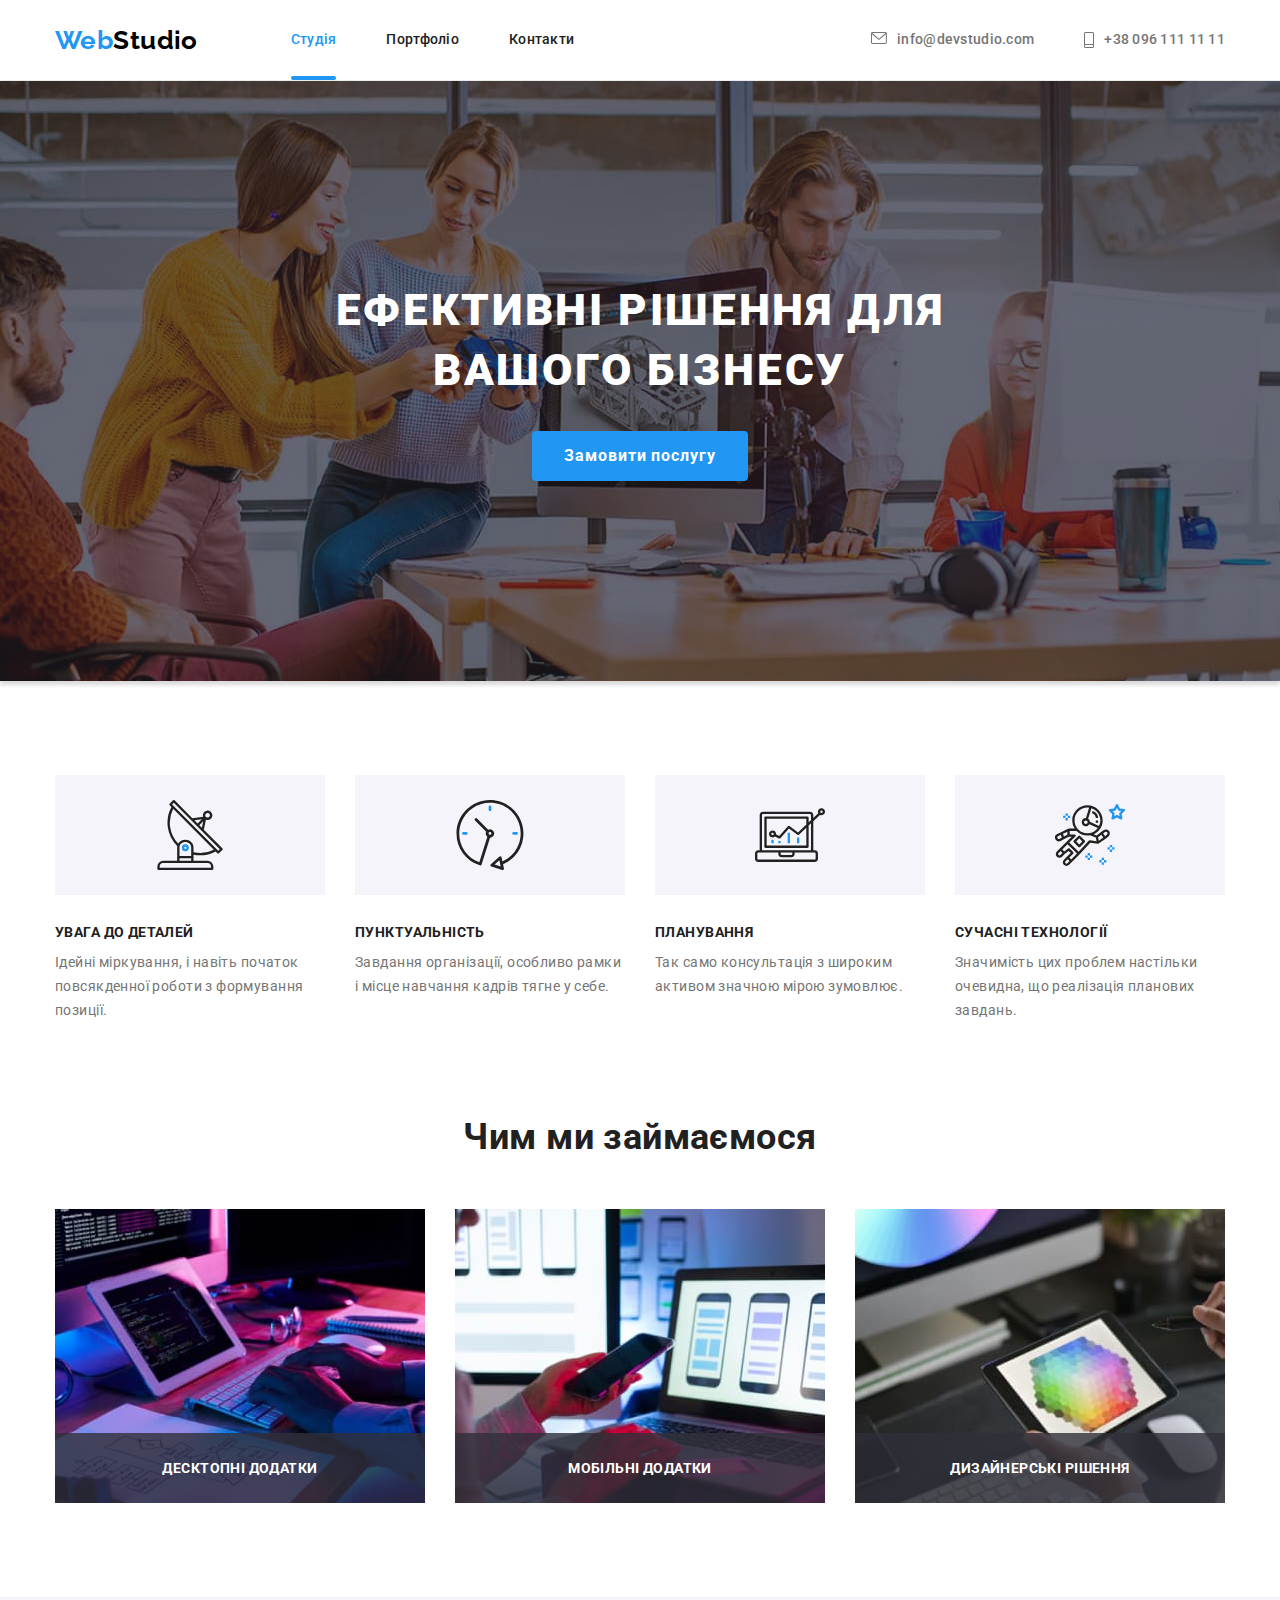
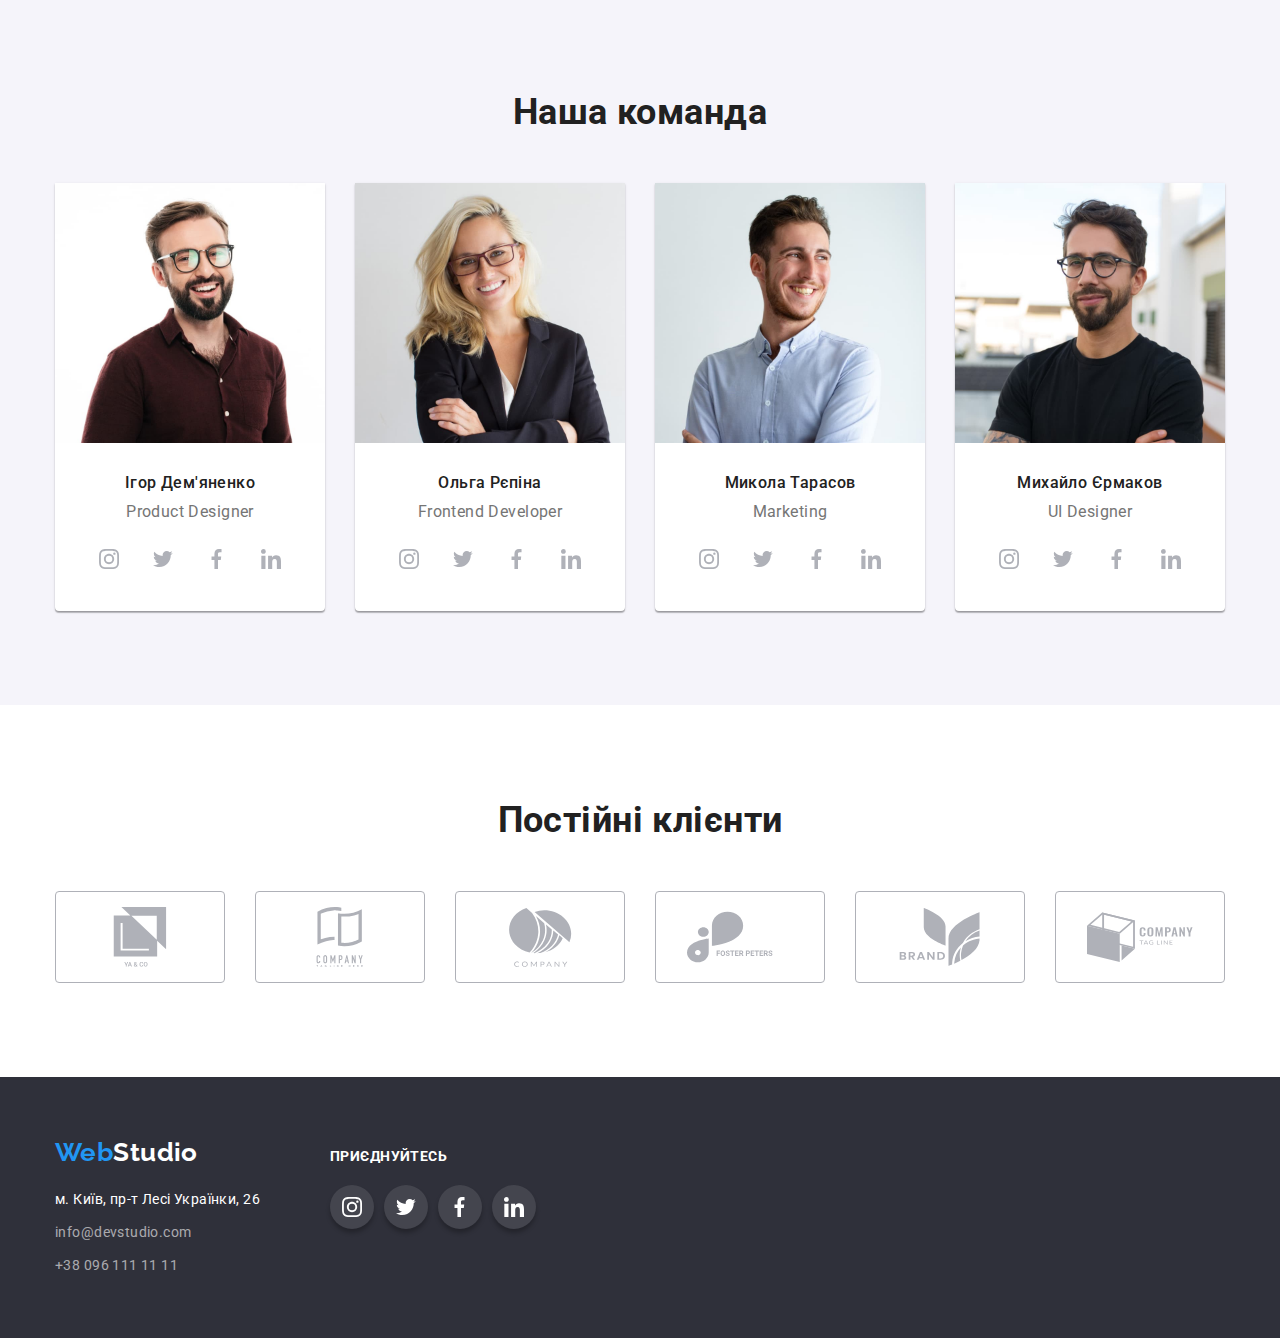
==== index.html @ 299306b1 "Initial commit" ====
<!DOCTYPE html>
<html lang="uk">
	<head>
		<meta charset="UTF-8" />
		<meta http-equiv="X-UA-Compatible" content="IE=edge" />
		<meta name="viewport" content="width=device-width, initial-scale=1.0" />
		<title>WebStudio</title>
		<link
			rel="stylesheet"
			href="https://cdnjs.cloudflare.com/ajax/libs/modern-normalize/1.0.0/modern-normalize.min.css"
		/>
		<link
			href="https://fonts.googleapis.com/css2?family=Raleway:wght@700&family=Roboto:wght@400;500;700;900&display=swap"
			rel="stylesheet"
		/>
		<link rel="stylesheet" href="./css/styles.css" />
	</head>
	<body>
		<!-- ------HEADER ---------->
		<header>
			<div class="container header">
				<nav class="nav">
					<!-- prettier-ignore -->
					<a href="./index.html" class="logo link" lang="en">
						<span class="logo-accent">Web</span>Studio
					</a>

					<ul class="nav-site list">
						<li class="item">
							<a href="./index.html" class="nav-link link current">Студія</a>
						</li>
						<li class="item">
							<a href="./portfolio.html" class="nav-link link">Портфоліо</a>
						</li>
						<li class="item">
							<a href="" class="nav-link link">Контакти</a>
						</li>
					</ul>
				</nav>
				<ul class="contact-header list">
					<li class="item">
						<a href="mailto:info@devstudio.com" class="link">
							<svg class="icon-mail" width="16px" height="12px">
								<use href="./images/sprite.svg#icon-mail"></use>
							</svg>
							info@devstudio.com
						</a>
					</li>
					<li class="item">
						<a href="tel:+380961111111" class="link">
							<svg class="icon-phone" width="10px" height="16px">
								<use href="./images/sprite.svg#icon-phone"></use>
							</svg>
							+38 096 111 11 11
						</a>
					</li>
				</ul>
			</div>
		</header>
		<main>
			<!-- ------ HERO ------ -->
			<section class="hero bcg-hero">
				<div class="container">
					<h1 class="hero-title">Ефективні рішення для вашого бізнесу</h1>
					<button data-modal-open type="button" class="hero-btn">Замовити послугу</button>
				</div>
			</section>
			<!-- -----FEATURE----- -->
			<section class="section feature">
				<div class="container">
					<h2 class="visually-hidden">Особливості студії</h2>
					<ul class="feature-list list">
						<li class="item">
							<div class="feature-pic">
								<svg class="feature-icon" width="70" height="70">
									<use href="./images/sprite.svg#icon-antenna"></use>
								</svg>
							</div>
							<h3 class="feature-title">УВАГА ДО ДЕТАЛЕЙ</h3>
							<p class="feature-dscr">Ідейні міркування, і навіть початок повсякденної роботи з формування позиції.</p>
						</li>
						<li class="item">
							<div class="feature-pic">
								<svg class="feature-icon" width="70" height="70">
									<use href="./images/sprite.svg#icon-clock"></use>
								</svg>
							</div>
							<h3 class="feature-title">ПУНКТУАЛЬНІСТЬ</h3>
							<p class="feature-dscr">Завдання організації, особливо рамки і місце навчання кадрів тягне у себе.</p>
						</li>
						<li class="item">
							<div class="feature-pic">
								<svg class="feature-icon" width="70" height="70">
									<use href="./images/sprite.svg#icon-diagram"></use>
								</svg>
							</div>
							<h3 class="feature-title">ПЛАНУВАННЯ</h3>
							<p class="feature-dscr">Так само консультація з широким активом значною мірою зумовлює.</p>
						</li>
						<li class="item">
							<div class="feature-pic">
								<svg class="feature-icon" width="70" height="70">
									<use href="./images/sprite.svg#icon-astronaut"></use>
								</svg>
							</div>
							<h3 class="feature-title">СУЧАСНІ ТЕХНОЛОГІЇ</h3>
							<p class="feature-dscr">Значимість цих проблем настільки очевидна, що реалізація планових завдань.</p>
						</li>
					</ul>
				</div>
			</section>
			<!-- ----- WHAT DO WE DO ----- -->
			<section class="section works">
				<div class="container">
					<h2 class="section-title">Чим ми займаємося</h2>
					<ul class="list works-list">
						<li class="item">
							<div class="works-item">
								<img src="./images/keyboard.jpg" alt="набирает текст на клавіатурі" width="370" />
								<p class="works-dscr">Десктопні додатки</p>
							</div>
						</li>
						<li class="item works-item">
							<img src="./images/notebook.jpg" alt="моделирование на мобильном" width="370" />
							<p class="works-dscr">Мобільні додатки</p>
						</li>
						<li class="item works-item">
							<img src="./images/tablet.jpg" alt="вибір палітри на планшете" width="370" />
							<p class="works-dscr">Дизайнерські рішення</p>
						</li>
					</ul>
				</div>
			</section>
			<!-- -----OUR TEAM ------->
			<section class="section team">
				<div class="container">
					<h2 class="section-title">Наша команда</h2>
					<ul class="team-list list">
						<li class="team-item">
							<img src="./images/demjanenko.jpg" alt="Ігор Дем'яненко" width="270" />
							<div class="team-card">
								<h3 class="team-title">Ігор Дем'яненко</h3>
								<p class="team-dscr">Product Designer</p>
								<ul class="team-social list">
									<li>
										<a class="link team-social-link" href="">
											<svg class="team-social-icon" width="20" height="20">
												<use href="./images/sprite.svg#icon-instagram"></use>
											</svg>
										</a>
									</li>
									<li>
										<a class="link team-social-link" href="">
											<svg class="team-social-icon" width="20" height="20">
												<use href="./images/sprite.svg#icon-twitter"></use>
											</svg>
										</a>
									</li>
									<li>
										<a class="link team-social-link" href="">
											<svg class="team-social-icon" width="20" height="20">
												<use href="./images/sprite.svg#icon-facebook"></use>
											</svg>
										</a>
									</li>
									<li>
										<a class="link team-social-link" href="">
											<svg class="team-social-icon" width="20" height="20">
												<use href="./images/sprite.svg#icon-linkedin"></use>
											</svg>
										</a>
									</li>
								</ul>
							</div>
						</li>
						<li class="team-item">
							<img src="./images/repina.jpg" alt="Ольга Рєпіна" width="270" />
							<div class="team-card">
								<h3 class="team-title">Ольга Рєпіна</h3>
								<p class="team-dscr">Frontend Developer</p>
								<ul class="team-social list">
									<li>
										<a class="link team-social-link" href="">
											<svg class="team-social-icon" width="20" height="20">
												<use href="./images/sprite.svg#icon-instagram"></use>
											</svg>
										</a>
									</li>
									<li>
										<a class="link team-social-link" href="">
											<svg class="team-social-icon" width="20" height="20">
												<use href="./images/sprite.svg#icon-twitter"></use>
											</svg>
										</a>
									</li>
									<li>
										<a class="link team-social-link" href="">
											<svg class="team-social-icon" width="20" height="20">
												<use href="./images/sprite.svg#icon-facebook"></use>
											</svg>
										</a>
									</li>
									<li>
										<a class="link team-social-link" href="">
											<svg class="team-social-icon" width="20" height="20">
												<use href="./images/sprite.svg#icon-linkedin"></use>
											</svg>
										</a>
									</li>
								</ul>
							</div>
						</li>
						<li class="team-item">
							<img src="./images/tarasov.jpg" alt="Микола Тарасов" width="270" />
							<div class="team-card">
								<h3 class="team-title">Микола Тарасов</h3>
								<p class="team-dscr">Marketing</p>
								<ul class="team-social list">
									<li>
										<a class="link team-social-link" href="">
											<svg class="team-social-icon" width="20" height="20">
												<use href="./images/sprite.svg#icon-instagram"></use>
											</svg>
										</a>
									</li>
									<li>
										<a class="link team-social-link" href="">
											<svg class="team-social-icon" width="20" height="20">
												<use href="./images/sprite.svg#icon-twitter"></use>
											</svg>
										</a>
									</li>
									<li>
										<a class="link team-social-link" href="">
											<svg class="team-social-icon" width="20" height="20">
												<use href="./images/sprite.svg#icon-facebook"></use>
											</svg>
										</a>
									</li>
									<li>
										<a class="link team-social-link" href="">
											<svg class="team-social-icon" width="20" height="20">
												<use href="./images/sprite.svg#icon-linkedin"></use>
											</svg>
										</a>
									</li>
								</ul>
							</div>
						</li>
						<li class="team-item">
							<img src="./images/ermakov.jpg" alt="Михайло Єрмаков" width="270" />
							<div class="team-card">
								<h3 class="team-title">Михайло Єрмаков</h3>
								<p class="team-dscr">UI Designer</p>
								<ul class="team-social list">
									<li>
										<a class="link team-social-link" href="">
											<svg class="team-social-icon" width="20" height="20">
												<use href="./images/sprite.svg#icon-instagram"></use>
											</svg>
										</a>
									</li>
									<li>
										<a class="link team-social-link" href="">
											<svg class="team-social-icon" width="20" height="20">
												<use href="./images/sprite.svg#icon-twitter"></use>
											</svg>
										</a>
									</li>
									<li>
										<a class="link team-social-link" href="">
											<svg class="team-social-icon" width="20" height="20">
												<use href="./images/sprite.svg#icon-facebook"></use>
											</svg>
										</a>
									</li>
									<li>
										<a class="link team-social-link" href="">
											<svg class="team-social-icon" width="20" height="20">
												<use href="./images/sprite.svg#icon-linkedin"></use>
											</svg>
										</a>
									</li>
								</ul>
							</div>
						</li>
					</ul>
				</div>
			</section>
			<!-- ------- OUR CLIENTS------ -->
			<section class="section clients">
				<div class="container">
					<h2 class="section-title">Постійні клієнти</h2>
					<ul class="clients-pic list">
						<li>
							<a href="" class="link clients-pic-link">
								<svg class="clients-icon" width="106" height="60">
									<use href="./images/sprite.svg#icon-clientone"></use>
								</svg>
							</a>
						</li>

						<li>
							<a href="" class="link clients-pic-link">
								<svg class="clients-icon" width="106" height="60">
									<use href="./images/sprite.svg#icon-clienttwo"></use>
								</svg>
							</a>
						</li>
						<li>
							<a href="" class="link clients-pic-link">
								<svg class="clients-icon" width="106" height="60">
									<use href="./images/sprite.svg#icon-clientthree"></use>
								</svg>
							</a>
						</li>
						<li>
							<a href="" class="link clients-pic-link">
								<svg class="clients-icon" width="106" height="60">
									<use href="./images/sprite.svg#icon-clientfour"></use>
								</svg>
							</a>
						</li>
						<li>
							<a href="" class="link clients-pic-link">
								<svg class="clients-icon" width="106" height="60">
									<use href="./images/sprite.svg#icon-clientfive"></use>
								</svg>
							</a>
						</li>
						<li>
							<a href="" class="link clients-pic-link">
								<svg class="clients-icon" width="106" height="60">
									<use href="./images/sprite.svg#icon-clientsix"></use>
								</svg>
							</a>
						</li>
					</ul>
				</div>
			</section>
		</main>
		<!-- --------FOOTER ---------- -->
		<footer class="footer">
			<div class="container footer-container">
				<div>
					<!-- prettier-ignore -->
					<a href="./index.html" class="logo link" lang="en">
					<span class="logo-accent">Web</span>Studio
				</a>
					<address>
						<ul class="adress-list list">
							<li class="item">
								<a
									href="https://goo.gl/maps/ogPtwXew7czSib9S9"
									target="_blank"
									rel="noreferrer noopener nofollow"
									class="adress link"
								>
									м. Київ, пр-т Лесі Українки, 26
								</a>
							</li>
							<li class="item">
								<a href="mailto:info@devstudio.com" class="link">info@devstudio.com</a>
							</li>
							<li class="item">
								<a href="tel:+380961111111" class="link">+38 096 111 11 11</a>
							</li>
						</ul>
					</address>
				</div>
				<div>
					<p class="footer-invite">приєднуйтесь</p>
					<ul class="footer-social list">
						<li>
							<a class="link footer-social-link" href="">
								<svg class="footer-social-icon" width="20" height="20">
									<use href="./images/sprite.svg#icon-instagram"></use>
								</svg>
							</a>
						</li>
						<li>
							<a class="link footer-social-link" href="">
								<svg class="footer-social-icon" width="20" height="20">
									<use href="./images/sprite.svg#icon-twitter"></use>
								</svg>
							</a>
						</li>
						<li>
							<a class="link footer-social-link" href="">
								<svg class="footer-social-icon" width="20" height="20">
									<use href="./images/sprite.svg#icon-facebook"></use>
								</svg>
							</a>
						</li>
						<li>
							<a class="link footer-social-link" href="">
								<svg class="footer-social-icon" width="20" height="20">
									<use href="./images/sprite.svg#icon-linkedin"></use>
								</svg>
							</a>
						</li>
					</ul>
				</div>
			</div>
		</footer>
		<div class="backdrop is-hidden" data-modal>
			<div class="modal">
				<button data-modal-close type="button" class="btn-close">
					<svg class="close-icon" width="18" height="18">
						<use href="./images/sprite.svg#icon-close"></use>
					</svg>
				</button>
			</div>
		</div>

		<script src="./js/modal.js"></script>
	</body>
</html>
---- css/styles.css ----
:root {
	--title-text-color: #212121; /*цвет заголовков h2 h3*/
	--text-color: #757575; /*цвет  текста*/
	--accent-color: #2196f3; /*цвет акцент*/
	--logo-color-text: #000000; /*цвет лого*/
	--secondary-color: #f5f4fa; /*вторичнй фон цвет секций*/
	--brand-color: #2f303a; /*выделяющийся фон сайта*/
	--main-color: #ffffff; /*основной фон, текст на контрасте*/
	--button-active: #188ce8; /*цвет фокусированной кнопки*/
	--footer-text-color: rgba(255, 255, 255, 0.6); /*доп цвет текста в футере*/
	--line-color: #ececec; /* цвет линии */
	--border-color: #eeeeee; /*цвет рамки*/
	--bcg-hero: #c4c4c4; /*фон героя*/
	--box-shadow: 0px 4px 4px rgba(0, 0, 0, 0.15); /*тень*/
	--icon-color: #afb1b8; /*цвет иконок*/
	--cubic: cubic-bezier(0.4, 0, 0.2, 1); /*кубик переходу*/
}

body {
	font-family: Roboto, sans-serif;
	font-size: 14px;
	letter-spacing: 0.03em;
	color: var(--text-color);
	background-color: var(--main-color);
}
h1,
h2,
h3,
h4,
ul,
p {
	margin: 0px;
}
img {
	display: block;
	max-width: 100%;
	height: auto;
}
header {
	border-bottom: 1px solid var(--line-color);
}
button {
	display: block;
	cursor: pointer;
	border: none;
	border-radius: 4px;
}
.container {
	width: 1200px;
	padding: 0 15px;
	margin: 0 auto;
}
.section {
	padding-top: 94px;
	padding-bottom: 94px;
}
.link {
	text-decoration: none;
}
.list {
	list-style: none;
	padding-left: 0;
	margin: 0;
}
.visually-hidden {
	/*скрываем заголовок */
	position: absolute;
	width: 1px;
	height: 1px;
	margin: -1px;
	border: 0;
	padding: 0;
	white-space: nowrap;
	clip-path: inset(100%);
	clip: rect(0 0 0 0);
	overflow: hidden;
}

/*фокус наведение*/
.adress-list .link:hover,
.adress-list .link:focus,
.adress:hover,
.adress:focus,
.logo.link:hover,
.logo.link:focus,
.nav-site .link:hover,
.nav-site .link:focus,
.contact-header .link:hover,
.contact-header .link:focus {
	color: var(--accent-color);
}

/* -------- HEADER -----------*/
.header {
	display: flex;
	align-items: center;
}
/*--- logo ---  */
.logo {
	font-family: "Raleway", sans-serif;
	font-weight: 700;
	font-size: 26px;
	line-height: 1.19;
	color: var(--logo-color-text);
	transition: color 250ms var(--cubic);
}
.logo-accent {
	color: var(--accent-color);
}

/*--- navigation ---*/
.nav {
	display: flex;
	align-items: center;
}
.nav-site {
	display: flex;
	margin-left: 93px;
	gap: 50px;
}
.nav-link {
	display: block;
	padding-top: 32px;
	padding-bottom: 32px;

	font-weight: 500;
	line-height: 1.14;
	letter-spacing: 0.02em;
	color: var(--title-text-color);

	transition: color 250ms var(--cubic);
}
.nav-site .link.current {
	color: var(--accent-color);
	position: relative;
}
.nav-site .link.current::after {
	content: "";
	position: absolute;
	left: 0;
	bottom: 0;
	width: 100%;
	height: 4px;
	background: #2196f3;
	border-radius: 2px;
}
/*--- contact header ---*/
.contact-header {
	display: flex;
	margin-left: auto;
	align-items: center;
	gap: 50px;
}
.contact-header .link {
	display: flex;
	gap: 10px;
	font-weight: 500;
	line-height: 1.14;
	letter-spacing: 0.02em;
	color: var(--text-color);

	transition: color 250ms var(--cubic);
}

.icon-mail {
	fill: currentColor;
}
.icon-phone {
	fill: currentColor;
}
/* ------ HERO ------ */

.hero {
	padding: 200px 0;
	text-align: center;
}
.bcg-hero {
	margin-left: auto;
	margin-right: auto;
	max-height: 600px;
	max-width: 1600px;
	background-color: var(--bcg-hero);
	background-image: linear-gradient(to right, rgba(47, 48, 58, 0.4), rgba(47, 48, 58, 0.4)), url(../images/bcghero.jpg);
	background-repeat: no-repeat;
	background-size: cover;
	background-position: center;
	box-shadow: var(--box-shadow);
}
.hero-title {
	margin-bottom: 30px;
	margin-left: auto;
	margin-right: auto;
	width: 696px;
	font-weight: 900;
	font-size: 44px;
	line-height: 1.36;
	letter-spacing: 0.06em;
	color: var(--main-color);
	text-transform: uppercase;
}
.hero-btn {
	margin: auto;
	padding: 10px 32px;
	min-width: 216px;
	font-family: "Roboto", sans-serif;
	font-weight: 700;
	font-size: 16px;
	line-height: 1.88;
	letter-spacing: 0.06em;
	color: var(--main-color);
	align-items: center;
	text-align: center;
	background-color: var(--accent-color);
	transition: background-color 250ms var(--cubic);
}
.hero-btn:hover,
.hero-btn:focus {
	background-color: var(--button-active);
}

/* ------- tematic sections ------- */
/* --------FEATURE---------- */
.feature-list {
	display: flex;
	gap: 30px;
}

.feature-pic {
	display: flex;
	align-items: center;
	justify-content: center;
	margin-bottom: 30px;
	width: 270px;
	height: 120px;
	background-color: var(--secondary-color);
}

.feature-title {
	margin-bottom: 10px;
	font-size: 14px;
	line-height: 1.14;
	color: var(--title-text-color);
	text-transform: uppercase;
}
.feature-dscr {
	line-height: 1.71;
}

/* ------- WHAT DO WE DO ----- */
.section-title {
	margin-bottom: 50px;
	margin-top: 0px;
	font-size: 36px;
	line-height: 1.17;
	color: var(--title-text-color);
	text-align: center;
}
.works {
	padding-top: 0px;
}

.works-list {
	display: flex;
	justify-content: space-between;
	gap: 30px;
}

.works-item {
	position: relative;
}
.works-dscr {
	position: absolute;
	bottom: 0;
	display: flex;
	justify-content: center;
	align-items: center;
	height: 70px;
	width: 100%;
	font-weight: 700;
	line-height: 16px;
	text-align: center;
	color: var(--main-color);
	text-transform: uppercase;
	background: rgba(47, 48, 58, 0.8);
}

/* -------- OUR TEAM ------ */
.section.team {
	background-color: var(--secondary-color);
}
.team-list {
	display: flex;
	gap: 30px;
}

.team-item {
	background-color: var(--main-color);
	box-shadow: 0px 1px 3px rgba(0, 0, 0, 0.12), 0px 1px 1px rgba(0, 0, 0, 0.14), 0px 2px 1px rgba(0, 0, 0, 0.2);
	border-radius: 0px 0px 4px 4px;
}
.team-card {
	padding: 30px 0;
}
.team-title {
	margin-bottom: 10px;
	font-weight: 500;
	font-size: 16px;
	line-height: 1.19;
	color: var(--title-text-color);
	text-align: center;
}
.team-dscr {
	font-size: 16px;
	line-height: 1.19;
	text-align: center;
	margin-bottom: 16px;
}

.team-social {
	margin: auto;
	display: flex;
	gap: 10px;
	justify-content: center;
}

.team-social-link {
	display: flex;
	justify-content: center;
	align-items: center;
	width: 44px;
	height: 44px;
	border-radius: 50%;
	color: var(--icon-color);
	transition: background-color 250ms var(--cubic), color 250ms var(--cubic);
}
.team-social-link:hover,
.team-social-link:focus {
	background-color: var(--accent-color);
	color: var(--main-color);
}
.team-social-icon {
	fill: currentColor;
}

/* ------- OUR CLIENTS------  */
.clients-pic {
	display: flex;
	gap: 30px;
}
.clients-pic-link {
	display: flex;
	justify-content: center;
	align-items: center;
	width: 170px;
	height: 92px;
	border: 1px solid currentColor;
	border-radius: 4px;
	color: var(--icon-color);
	transition: color 250ms var(--cubic);
}

.clients-pic-link:hover,
.clients-pic-link:focus {
	color: var(--accent-color);
}
.clients-icon {
	fill: currentColor;
}

/*----------- FOOTER ----------  */
.footer {
	padding-top: 60px;
	padding-bottom: 60px;
	background-color: var(--brand-color);
}
.footer-container {
	display: flex;
	align-items: baseline;
	gap: 70px;
}
.adress-list .item + .item {
	margin-top: 9px;
}
.adress-list {
	font-style: normal;
	line-height: 1.71;
}
.adress-list .link {
	color: var(--footer-text-color);
	transition: color 250ms var(--cubic);
}
.adress.link {
	color: var(--main-color);
	transition: color 250ms var(--cubic);
}
.footer .logo {
	display: inline-block;
	margin-bottom: 20px;
	color: var(--main-color);
	transition: color 250ms var(--cubic);
}

.footer-invite {
	margin-bottom: 20px;
	font-weight: 700;
	line-height: 1.14;
	text-transform: uppercase;
	color: var(--main-color);
}

.footer-social {
	display: flex;
	gap: 10px;
}
.footer-social-link {
	display: flex;
	justify-content: center;
	align-items: center;
	width: 44px;
	height: 44px;
	border-radius: 50%;
	background-color: rgba(255, 255, 255, 0.1);
	box-shadow: 0px 4px 4px rgba(0, 0, 0, 0.25);
	color: var(--main-color);
	transition: background-color 250ms var(--cubic), color 250ms var(--cubic);
}

.footer-social-link:hover,
.footer-social-link:focus {
	background-color: var(--accent-color);
}
.footer-social-icon {
	fill: currentColor;
}

/*------PORTFOLIO--------*/
/*-----FILTER------*/
.filter {
	display: flex;
	justify-content: center;
	margin-bottom: 50px;
	gap: 8px;
}

.filter-btn {
	padding: 6px 22px;
	text-align: center;
	font-family: "Roboto", sans-serif;
	font-weight: 500;
	font-size: 16px;
	letter-spacing: 0.03em;
	line-height: 1.62;
	color: var(--title-text-color);
	background-color: var(--secondary-color);
	border: none;
	border-radius: 4px;
	cursor: pointer;
	/* box-shadow: none; */
	transition: background-color 250ms var(--cubic), color 250ms var(--cubic), box-shadow 250ms var(--cubic);
}

.filter-btn:first-child {
	padding-left: 25px;
	padding-right: 25px;
}
.filter-btn:hover,
.filter-btn:focus {
	color: var(--main-color);
	background-color: var(--accent-color);
	box-shadow: 0px 3px 1px rgba(0, 0, 0, 0.1), 0px 1px 2px rgba(0, 0, 0, 0.08), 0px 2px 2px rgba(0, 0, 0, 0.12);
}
/*PORTFOLIO LIST*/

.portfolio-list {
	display: flex;
	flex-wrap: wrap;
	gap: 30px;
}
.portfolio-content {
	padding: 20px 24px;
	border-bottom: 1px solid var(--border-color);
	border-left: 1px solid var(--border-color);
	border-right: 1px solid var(--border-color);
}
.portfolio-title {
	font-size: 18px;
	line-height: 2;
	letter-spacing: 0.06em;
	color: var(--title-text-color);
}
.portfolio-dscr {
	margin-top: 4px;
	font-size: 16px;
	line-height: 1.88;
	color: var(--text-color);
}

.portfolio-link {
	display: block;
	box-shadow: none;
	transition: box-shadow 250ms var(--cubic);
}
.portfolio-link:hover,
.portfolio-link:focus {
	box-shadow: 0px 1px 1px rgba(0, 0, 0, 0.12), 0px 4px 4px rgba(0, 0, 0, 0.06), 1px 4px 6px rgba(0, 0, 0, 0.16);
}

.portfolio-img {
	position: relative;
	overflow: hidden;
}

.portfolio-overlay {
	position: absolute;
	top: 0;
	left: 0;

	width: 100%;
	height: 100%;
	color: var(--main-color);
	background-color: rgba(33, 150, 243, 0.9);

	transform: translateY(100%);
	transition: transform 250ms var(--cubic);
}
.portfolio-text {
	position: absolute;
	top: 50%;
	left: 50%;
	transform: translate(-50%, -50%);
	width: 322px;
	font-weight: 400;
	font-size: 18px;
	line-height: 28px;
}
.portfolio-link:hover .portfolio-overlay,
.portfolio-link:focus .portfolio-overlay {
	transform: translateY(0);
}
/* ---------MODAL WINDOW-------- */
.backdrop {
	position: fixed;
	top: 0;
	left: 0;
	width: 100%;
	height: 100%;
	background-color: rgba(0, 0, 0, 0.2);
	opacity: 1;
	transition: opacity 250ms var(--cubic);
}

.modal {
	position: absolute;
	top: 50%;
	left: 50%;
	width: 528px;
	height: 581px;
	background: var(--main-color);
	box-shadow: 0px 1px 3px rgba(0, 0, 0, 0.12), 0px 1px 1px rgba(0, 0, 0, 0.14), 0px 2px 1px rgba(0, 0, 0, 0.2);
	border-radius: 4px;

	transform: translate(-50%, -50%) scale(1);

	transition: transform 250ms var(--cubic);
}

.backdrop.is-hidden .modal {
	transform: translate(-50%, -50%) scale(0.9);
}

.backdrop.is-hidden {
	opacity: 0;
	pointer-events: none;
}

/* Button close of mobal */
.btn-close {
	position: absolute;
	top: 8px;
	right: 8px;
	display: flex;
	justify-content: center;
	align-items: center;

	padding: 0;
	width: 30px;
	height: 30px;
	color: var(--icon-color);
	background-color: inherit;
	border: 1px solid currentColor; /* rgba(0, 0, 0, 0.1) */
	border-radius: 50%;
	transition: color 250ms var(--cubic);
}
.btn-close:hover,
.btn-close:focus {
	color: var(--accent-color);
}
.close-icon {
	fill: currentColor;
}
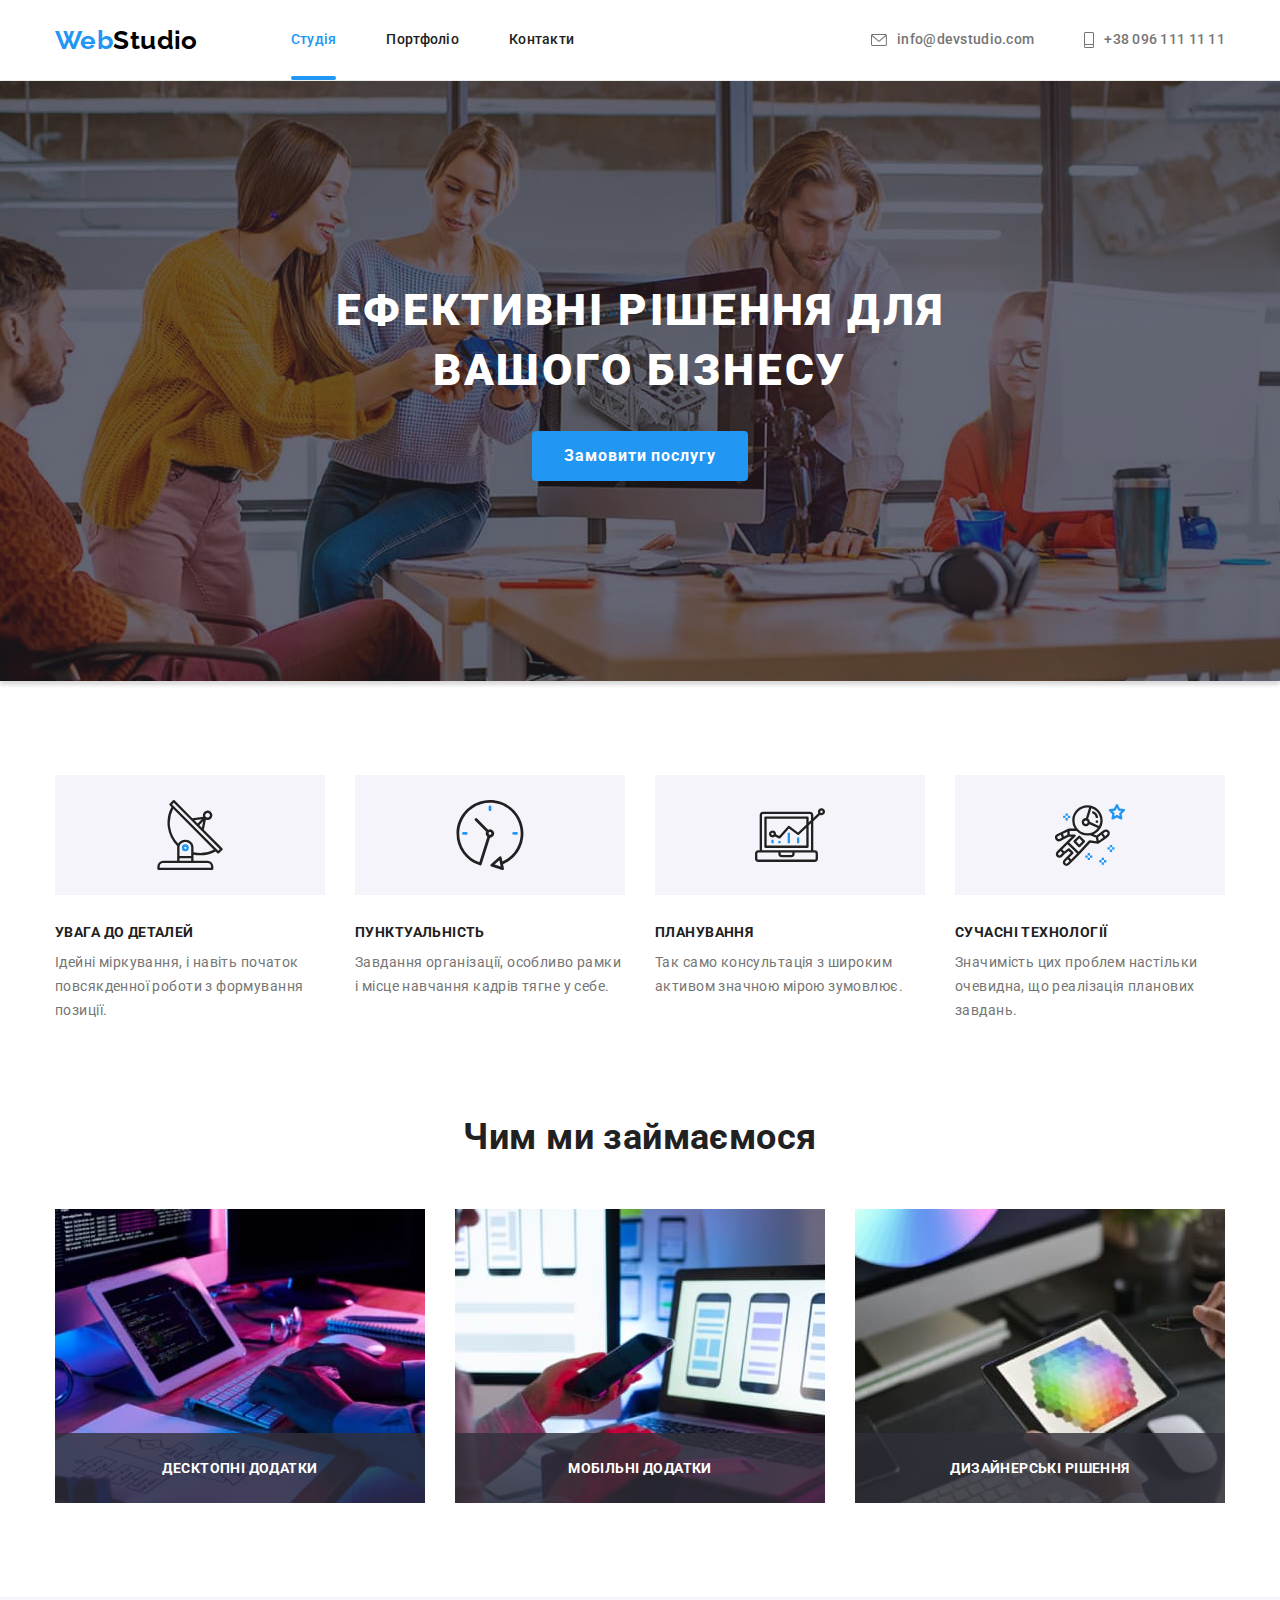
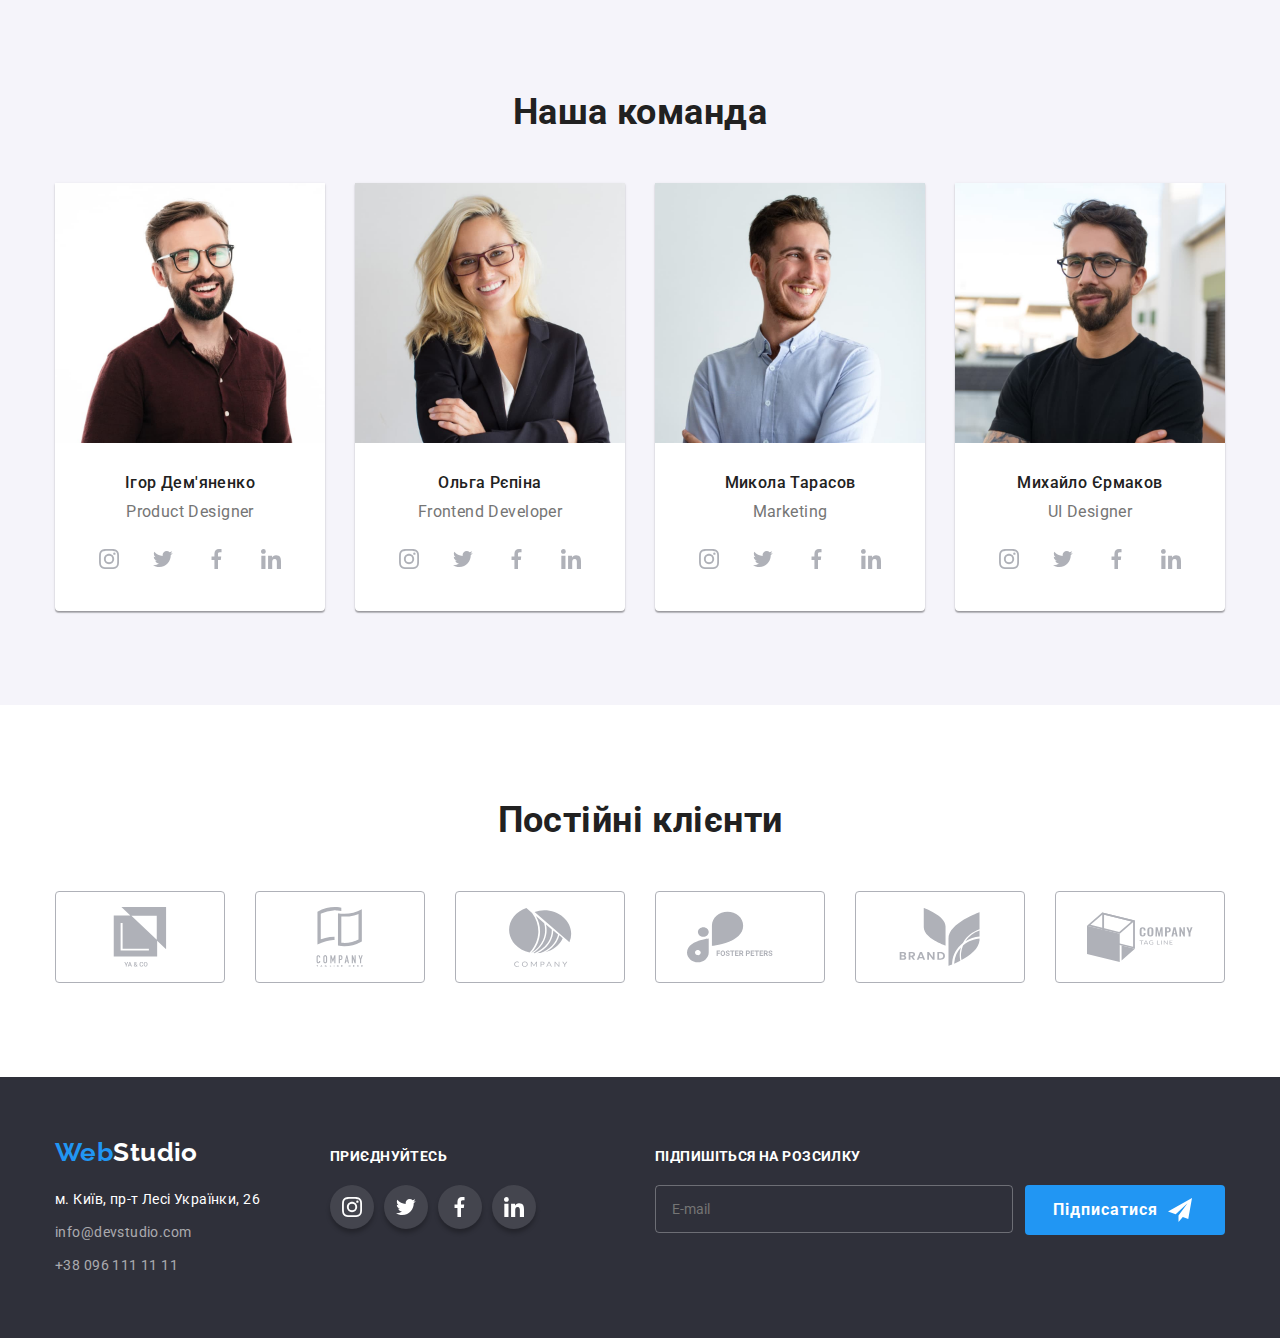
==== commit f6d99ac9: "HW6" ====
--- a/index.html
+++ b/index.html
@@ -401,6 +401,23 @@
 						</li>
 					</ul>
 				</div>
+				<div class="footer-send">
+					<p class="footer-invite">Підпишіться на розсилку</p>
+					<form class="footer-form-send" autocomplete="off">
+						<div class="footer-form">
+							<label class="footer-label">
+								<input class="footer-input" type="email" name="email" required placeholder="E-mail" />
+							</label>
+
+							<button type="submit" class="hero-btn footer-btn-send">
+								Підписатися
+								<svg class="icon-send" width="24" height="24">
+									<use href="./images/sprite.svg#icon-send"></use>
+								</svg>
+							</button>
+						</div>
+					</form>
+				</div>
 			</div>
 		</footer>
 		<div class="backdrop is-hidden" data-modal>
@@ -410,6 +427,60 @@
 						<use href="./images/sprite.svg#icon-close"></use>
 					</svg>
 				</button>
+				<p class="modal-title">Залиште свої дані, ми вам передзвонимо</p>
+				<form class="modal-form" autocomplete="off">
+					<div class="modal-form-group">
+						<div class="modal-form-field">
+							<label class="modal-form-label" for="name">Ім'я</label>
+							<div class="modal-form-data">
+								<input class="modal-form-input" type="text" name="name" id="name" required />
+								<svg class="modal-form-icon" width="18" height="18">
+									<use href="./images/sprite.svg#icon-person-form"></use>
+								</svg>
+							</div>
+						</div>
+						<div class="modal-form-field">
+							<label class="modal-form-label" for="number-phone">Телефон</label>
+							<div class="modal-form-data">
+								<input class="modal-form-input" type="tel" name="number-phone" id="number-phone" required />
+								<svg class="modal-form-icon" width="18" height="18">
+									<use href="./images/sprite.svg#icon-phone-form"></use>
+								</svg>
+							</div>
+						</div>
+						<div class="modal-form-field">
+							<label class="modal-form-label" for="mail">Пошта</label>
+							<div class="modal-form-data">
+								<input class="modal-form-input" type="mail" name="mail" id="mail" />
+								<svg class="modal-form-icon" width="18" height="18">
+									<use href="./images/sprite.svg#icon-email-form"></use>
+								</svg>
+							</div>
+						</div>
+						<div class="modal-form-field">
+							<label class="modal-form-label" for="comment">Коментар</label>
+							<div class="modal-form-data">
+								<textarea
+									class="modal-form-input modal-form-textarea"
+									name="comment"
+									rows="7"
+									id="comment"
+									placeholder="Введіть текст"
+								></textarea>
+							</div>
+						</div>
+					</div>
+
+					<div class="modal-check"> 
+					<label class="modal-check-field option">
+						<input class="modal-check-input" type="checkbox" />
+						<span class="modal-check-box"></span>
+						Погоджуюся з розсилкою та приймаю
+						<a class="modal-form-link" href="" target="_blank" rel="noreferrer noopener nofollow">Умови договору</a>
+					</label>
+					
+					<button class="hero-btn" type="submit">Відправити</button>
+				</form>
 			</div>
 		</div>
 
--- a/css/styles.css
+++ b/css/styles.css
@@ -153,6 +153,7 @@
 }
 .contact-header .link {
 	display: flex;
+	align-items: center;
 	gap: 10px;
 	font-weight: 500;
 	line-height: 1.14;
@@ -433,6 +434,47 @@
 	fill: currentColor;
 }
 
+/* -----Footer Form Mail------- */
+.footer-send {
+	margin-left: auto;
+}
+.footer-form {
+	display: flex;
+	gap: 12px;
+
+	/* align-items: center; */
+}
+
+.footer-input {
+	padding: 15px 16px;
+	width: 358px;
+	background-color: inherit;
+	color: rgba(255, 255, 255, 0.6);
+	border: 1px solid rgba(255, 255, 255, 0.3);
+	border-radius: 4px;
+}
+.footer-btn-send {
+	position: relative;
+	min-width: 200px;
+	padding: 10px 28px;
+	text-align: left;
+}
+.icon-send {
+	position: absolute;
+	top: 50%;
+	transform: translateY(-50%);
+	margin-left: 10px;
+}
+/* .footer-btn-send {
+	display: flex;
+	gap: 10px; */
+/* position: relative; */
+/* min-width: 200px;
+	padding: 10px 28px;
+	line-height: 1.88;
+	justify-content: center;
+} */
+/* 
 /*------PORTFOLIO--------*/
 /*-----FILTER------*/
 .filter {
@@ -551,6 +593,7 @@
 
 .modal {
 	position: absolute;
+	box-sizing: border-box;
 	top: 50%;
 	left: 50%;
 	width: 528px;
@@ -558,7 +601,7 @@
 	background: var(--main-color);
 	box-shadow: 0px 1px 3px rgba(0, 0, 0, 0.12), 0px 1px 1px rgba(0, 0, 0, 0.14), 0px 2px 1px rgba(0, 0, 0, 0.2);
 	border-radius: 4px;
-
+	padding: 40px;
 	transform: translate(-50%, -50%) scale(1);
 
 	transition: transform 250ms var(--cubic);
@@ -598,3 +641,115 @@
 .close-icon {
 	fill: currentColor;
 }
+/* ------ Form data ----- */
+.modal-title {
+	margin-bottom: 10px;
+	font-weight: 700;
+	font-size: 20px;
+	line-height: 1.15;
+	text-align: center;
+	letter-spacing: 0.03em;
+
+	color: var(--title-text-color);
+}
+
+.modal-form {
+	width: 448px;
+	margin: auto;
+	font-size: 12px;
+	line-height: 1.17;
+	letter-spacing: 0.01em;
+
+	color: var(--text-color);
+}
+
+.modal-form-group {
+	margin-bottom: 20px;
+}
+.modal-form-field {
+	display: flex;
+	flex-direction: column;
+	gap: 4px;
+	margin-bottom: 10px;
+}
+
+.modal-form-data {
+	position: relative;
+}
+
+.modal-form-icon {
+	position: absolute;
+	top: 50%;
+	left: 12px;
+	transform: translateY(-50%);
+	transition: fill 250ms var(--cubic);
+}
+.modal-form-input {
+	width: 100%;
+	padding: 11px 42px;
+	border: 1px solid rgba(33, 33, 33, 0.2);
+	border-radius: 4px;
+	outline: 1px solid transparent;
+	transition: border 250ms var(--cubic);
+}
+.modal-form-data:focus-within .modal-form-input,
+.modal-form-data:hover .modal-form-input {
+	border-color: var(--accent-color);
+}
+.modal-form-data:focus-within .modal-form-icon,
+.modal-form-data:hover .modal-form-icon {
+	fill: var(--accent-color);
+}
+
+.modal-form-textarea {
+	resize: none;
+	height: 120px;
+	padding: 12px 16px;
+}
+
+/* -----modal-check ------- */
+
+.option {
+	display: block;
+	margin-left: 13px;
+	align-items: center;
+	margin-bottom: 30px;
+}
+.modal-check-field {
+	padding-left: 13px;
+	font-size: 14px;
+	line-height: 1.71;
+	letter-spacing: 0.03em;
+}
+.modal-check-input {
+	position: absolute;
+	clip: rect(0 0 0 0);
+	width: 1px;
+	height: 1px;
+	margin: -1px;
+}
+.modal-check-box {
+	position: absolute;
+	margin-top: 2.8px;
+	margin-left: -22px;
+	width: 16px;
+	height: 15px;
+	overflow: hidden;
+	border-radius: 2px;
+	background-color: white;
+	background-repeat: no-repeat;
+	background-position: 50% 50%;
+	box-shadow: 0 0 0 2px var(--logo-color-text);
+	transition: background-color 250ms var(--cubic), box-shadow 250ms var(--cubic);
+}
+
+.modal-check-input:checked + .modal-check-box {
+	background-color: var(--accent-color);
+	background-image: url(../images/check.svg);
+	box-shadow: 0 0 0 2px var(--accent-color);
+}
+
+.modal-form-link {
+	color: var(--accent-color);
+	text-underline-offset: 3px;
+}
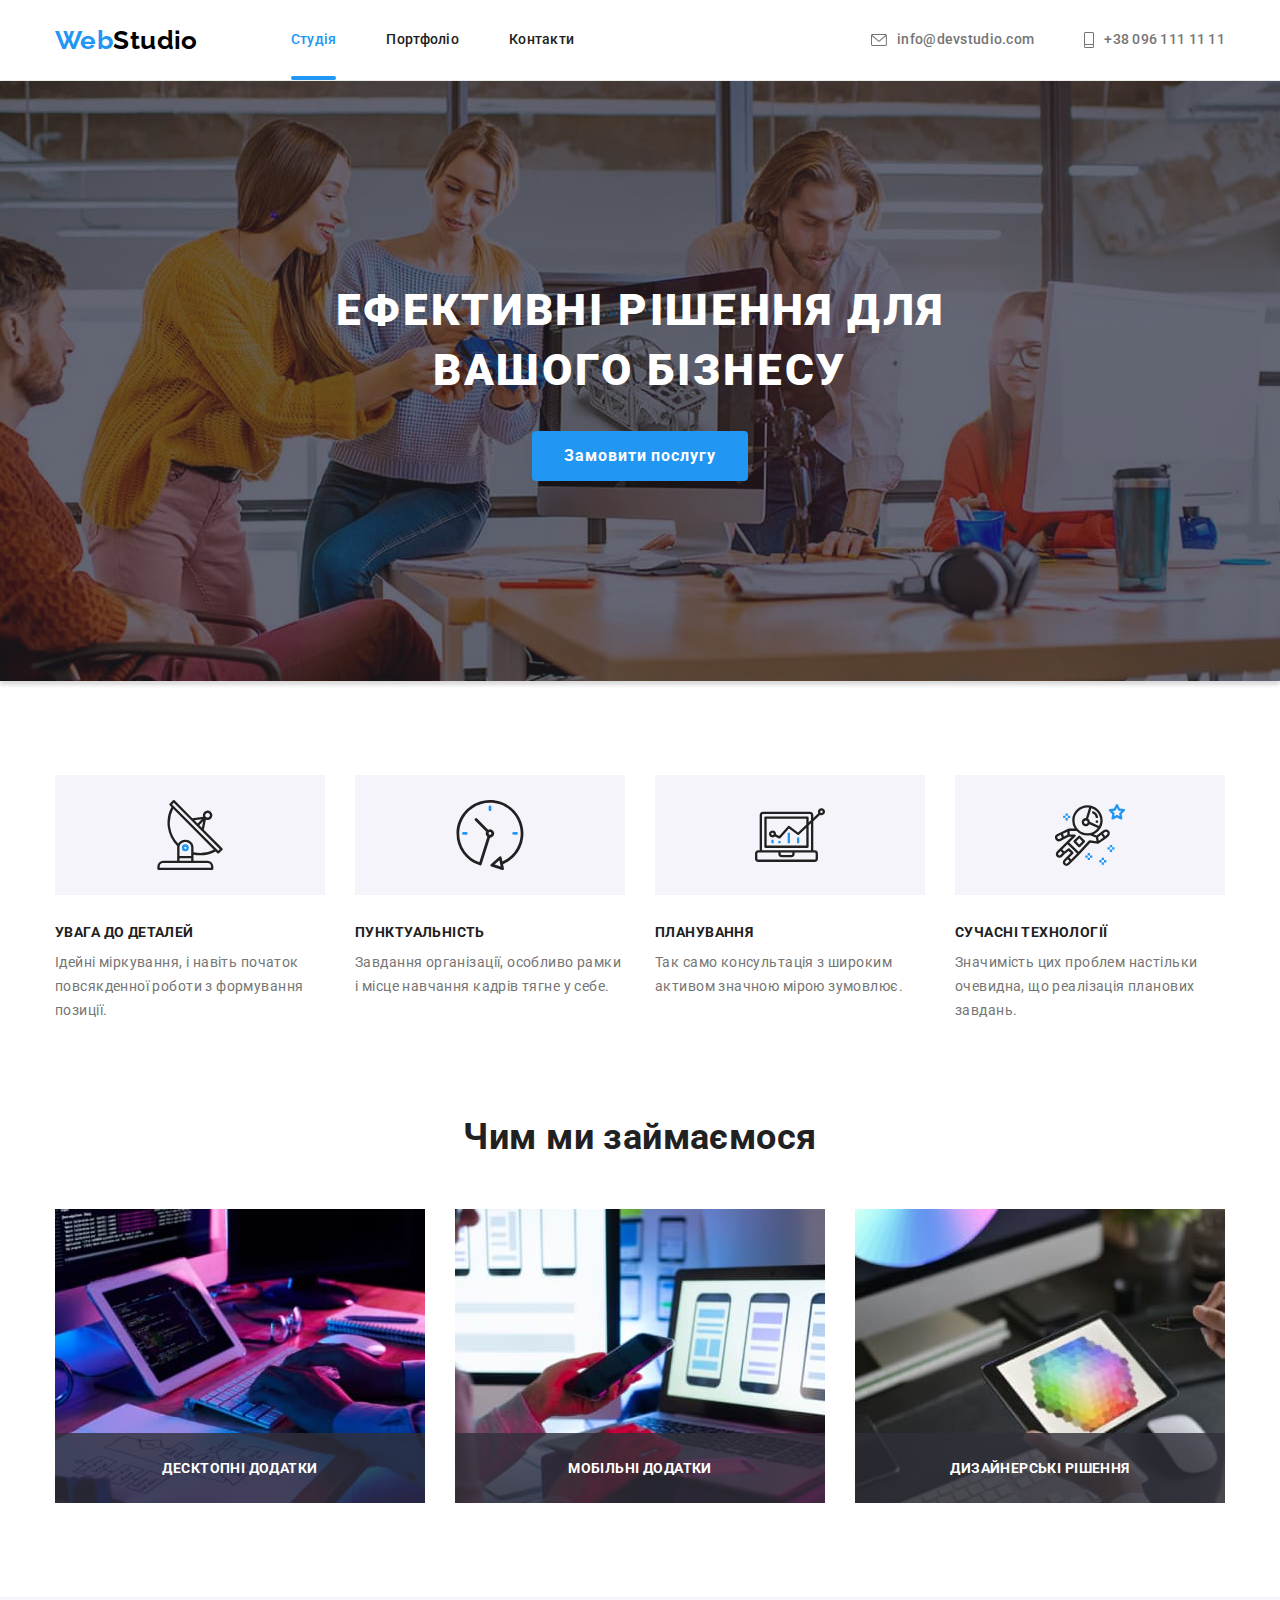
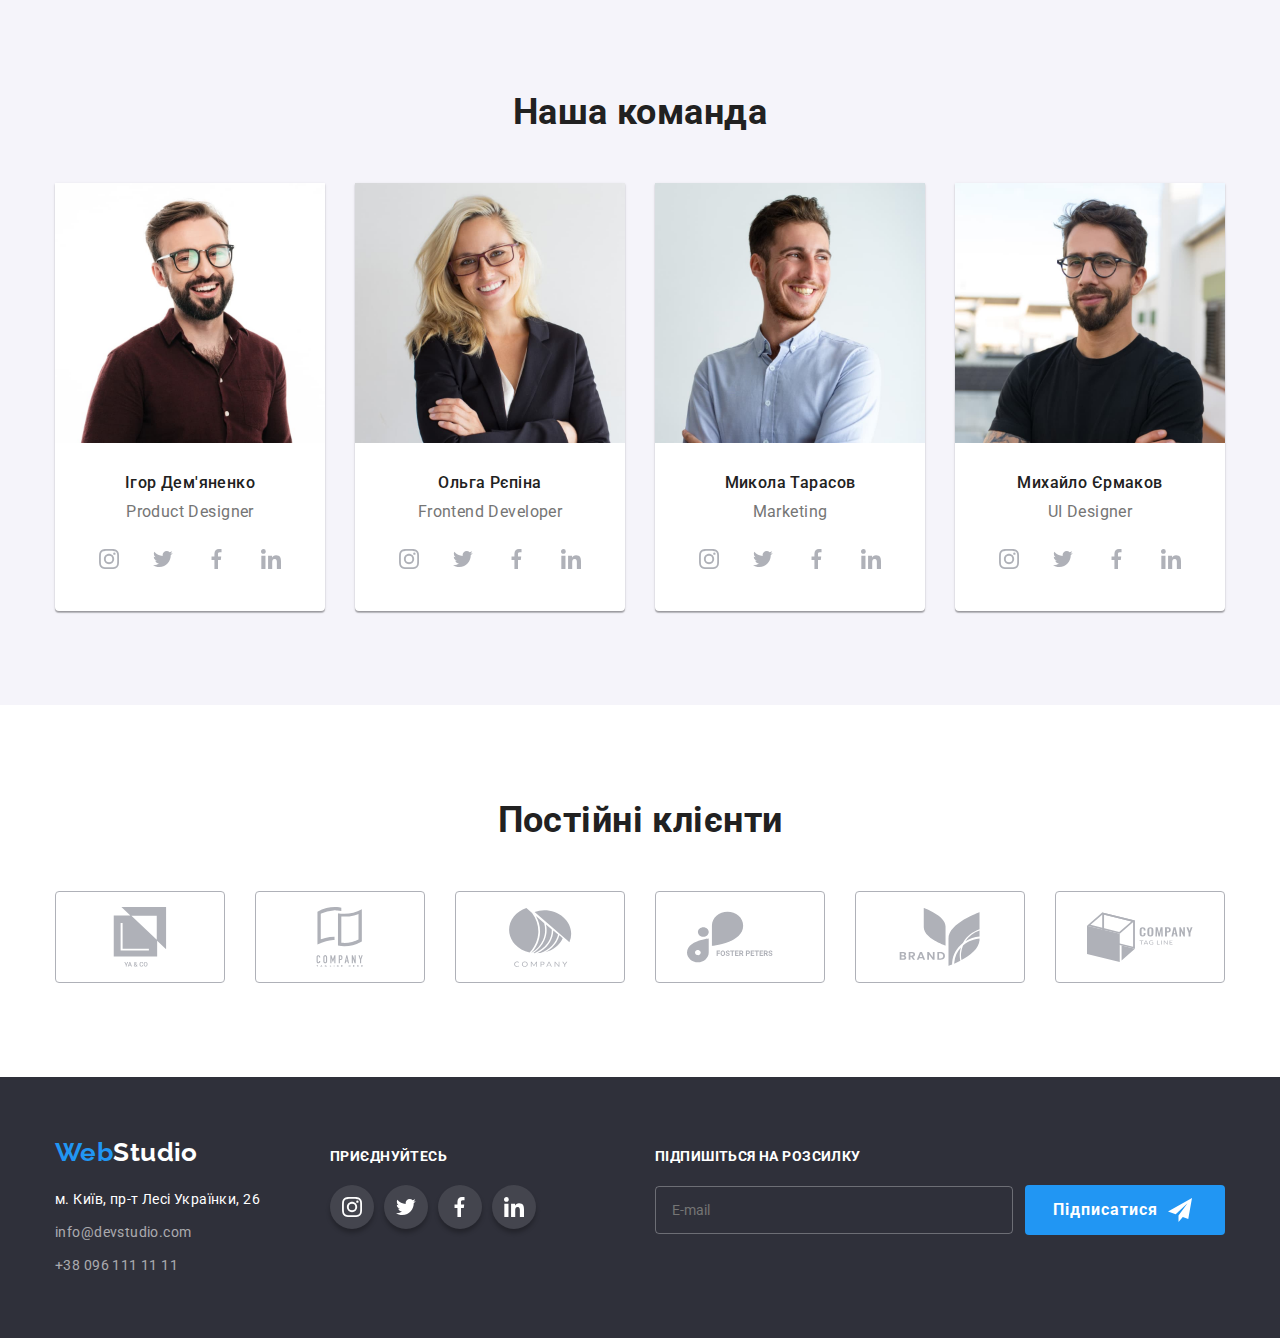
==== commit 6016caad: "fixed after mentor" ====
--- a/index.html
+++ b/index.html
@@ -404,18 +404,16 @@
 				<div class="footer-send">
 					<p class="footer-invite">Підпишіться на розсилку</p>
 					<form class="footer-form-send" autocomplete="off">
-						<div class="footer-form">
-							<label class="footer-label">
-								<input class="footer-input" type="email" name="email" required placeholder="E-mail" />
-							</label>
+						<label class="footer-label">
+							<input class="footer-input" type="email" name="email" required placeholder="E-mail" />
+						</label>
 
-							<button type="submit" class="hero-btn footer-btn-send">
-								Підписатися
-								<svg class="icon-send" width="24" height="24">
-									<use href="./images/sprite.svg#icon-send"></use>
-								</svg>
-							</button>
-						</div>
+						<button type="submit" class="hero-btn footer-btn-send">
+							Підписатися
+							<svg class="icon-send" width="24" height="24">
+								<use href="./images/sprite.svg#icon-send"></use>
+							</svg>
+						</button>
 					</form>
 				</div>
 			</div>
@@ -449,15 +447,15 @@
 							</div>
 						</div>
 						<div class="modal-form-field">
-							<label class="modal-form-label" for="mail">Пошта</label>
+							<label class="modal-form-label" for="email">Пошта</label>
 							<div class="modal-form-data">
-								<input class="modal-form-input" type="mail" name="mail" id="mail" />
+								<input class="modal-form-input" type="email" name="email" id="email" />
 								<svg class="modal-form-icon" width="18" height="18">
 									<use href="./images/sprite.svg#icon-email-form"></use>
 								</svg>
 							</div>
 						</div>
-						<div class="modal-form-field">
+						<div class="modal-form-comment">
 							<label class="modal-form-label" for="comment">Коментар</label>
 							<div class="modal-form-data">
 								<textarea
@@ -471,19 +469,17 @@
 						</div>
 					</div>
 
-					<div class="modal-check"> 
-					<label class="modal-check-field option">
-						<input class="modal-check-input" type="checkbox" />
+					<label class="modal-check-field">
+						<input class="modal-check-input" type="checkbox" name="agreement" value="agree" />
 						<span class="modal-check-box"></span>
 						Погоджуюся з розсилкою та приймаю
 						<a class="modal-form-link" href="" target="_blank" rel="noreferrer noopener nofollow">Умови договору</a>
 					</label>
-					
+
 					<button class="hero-btn" type="submit">Відправити</button>
 				</form>
 			</div>
 		</div>
-
 		<script src="./js/modal.js"></script>
 	</body>
 </html>
--- a/css/styles.css
+++ b/css/styles.css
@@ -438,11 +438,10 @@
 .footer-send {
 	margin-left: auto;
 }
-.footer-form {
+.footer-form-send {
 	display: flex;
 	gap: 12px;
-
-	/* align-items: center; */
+	align-items: center;
 }
 
 .footer-input {
@@ -666,13 +665,16 @@
 .modal-form-group {
 	margin-bottom: 20px;
 }
-.modal-form-field {
+.modal-form-field,
+.modal-form-comment {
 	display: flex;
 	flex-direction: column;
 	gap: 4px;
 	margin-bottom: 10px;
 }
-
+.modal-form-comment {
+	margin-bottom: 0px;
+}
 .modal-form-data {
 	position: relative;
 }
@@ -702,6 +704,7 @@
 }
 
 .modal-form-textarea {
+	display: block;
 	resize: none;
 	height: 120px;
 	padding: 12px 16px;
@@ -709,18 +712,22 @@
 
 /* -----modal-check ------- */
 
-.option {
-	display: block;
-	margin-left: 13px;
-	align-items: center;
+.modal-check-field {
+	display: flex;
+	justify-content: center;
+	align-items: center;
+	gap: 7px;
+	position: relative;
 	margin-bottom: 30px;
-}
-.modal-check-field {
-	padding-left: 13px;
 	font-size: 14px;
 	line-height: 1.71;
 	letter-spacing: 0.03em;
 }
+/* .modal-check-field { */
+/* font-size: 14px;
+	line-height: 1.71;
+	letter-spacing: 0.03em; */
+/* } */
 .modal-check-input {
 	position: absolute;
 	clip: rect(0 0 0 0);
@@ -730,8 +737,8 @@
 }
 .modal-check-box {
 	position: absolute;
-	margin-top: 2.8px;
-	margin-left: -22px;
+	top: 2px;
+	left: 4px;
 	width: 16px;
 	height: 15px;
 	overflow: hidden;
